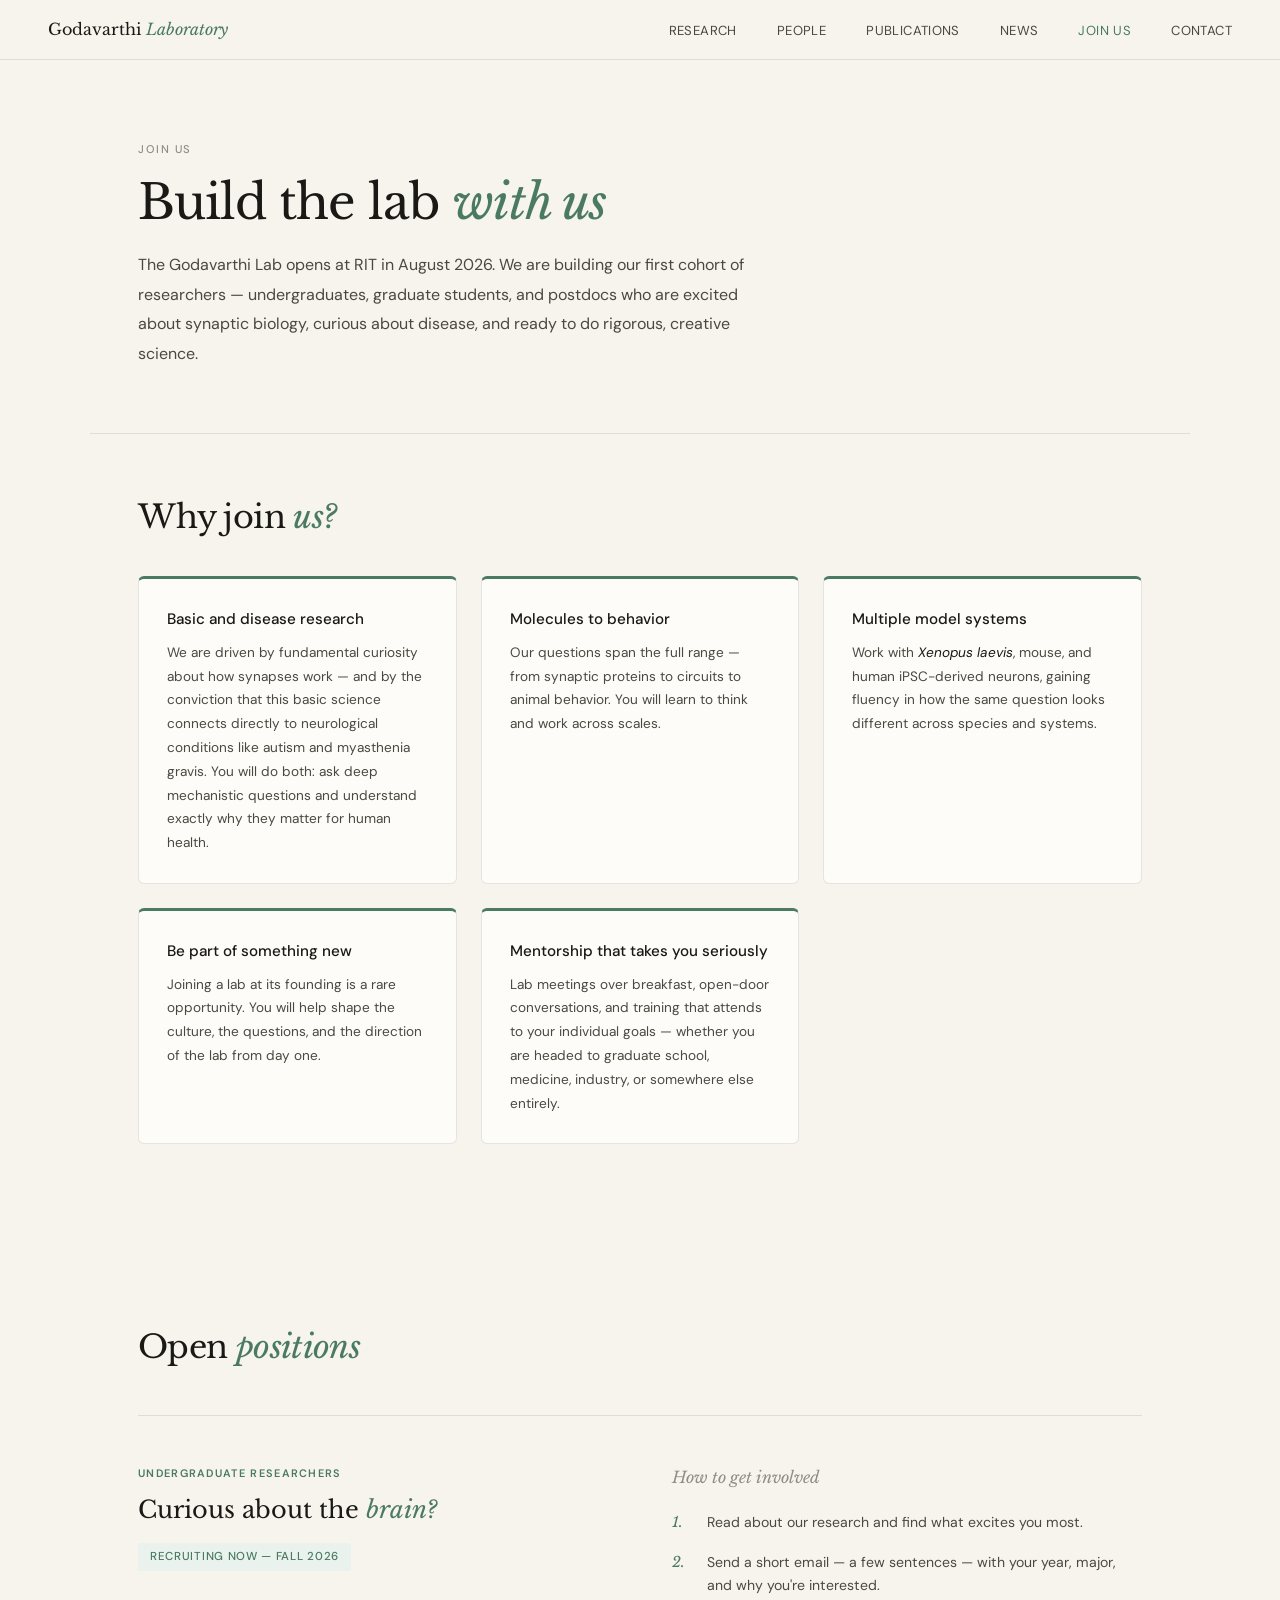
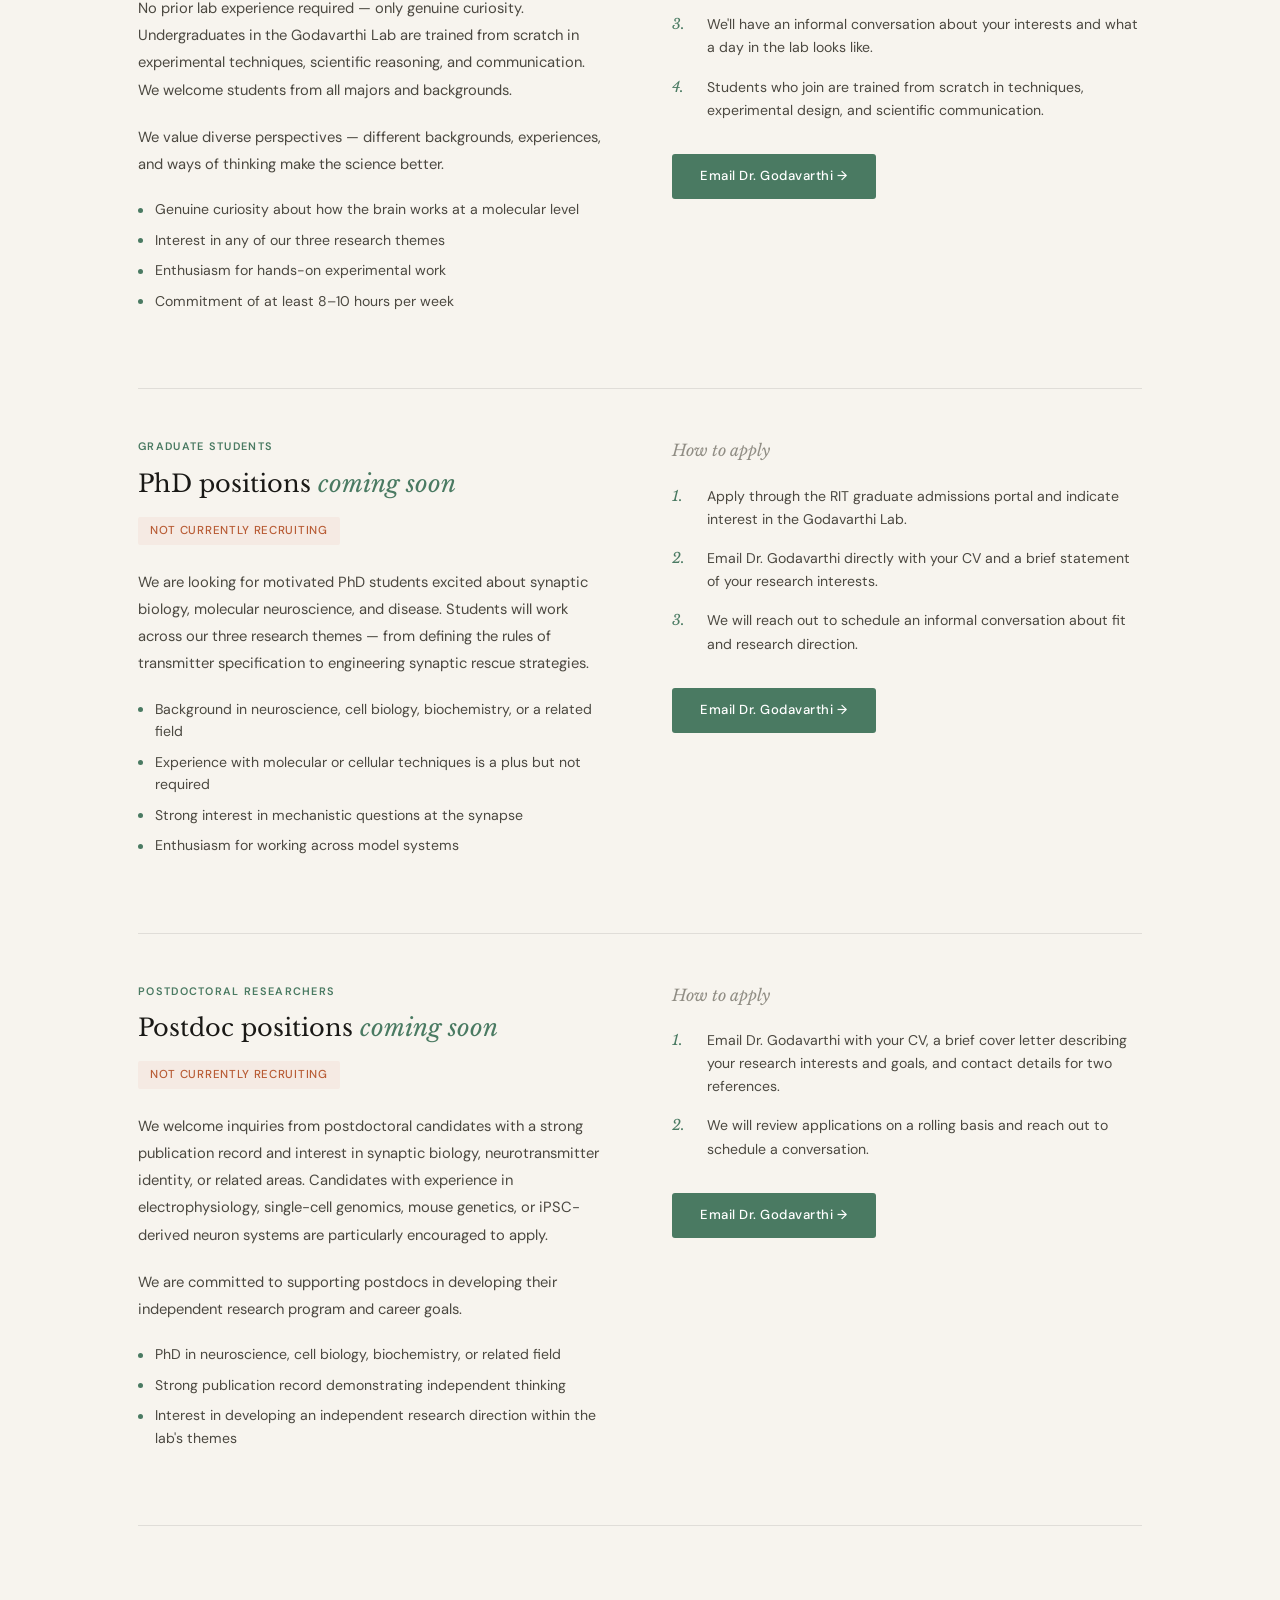
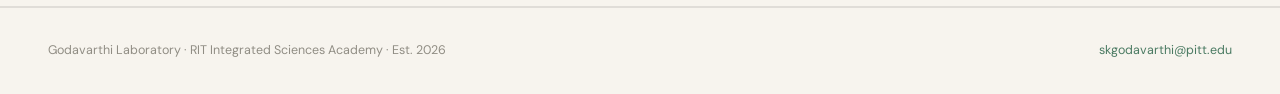
==== pages/joinus.html @ 2014db34 "Add files via upload" ====
<!DOCTYPE html>
<html lang="en">
<head>
<meta charset="UTF-8">
<meta name="viewport" content="width=device-width, initial-scale=1.0">
<title>Join Us — Godavarthi Laboratory</title>
<link href="https://fonts.googleapis.com/css2?family=Libre+Baskerville:ital,wght@0,400;0,700;1,400&family=DM+Sans:opsz,wght@9..40,300;9..40,400;9..40,500&display=swap" rel="stylesheet">
<style>
:root {
  --cream: #F7F4EE;
  --white: #FEFCF8;
  --ink: #1A1916;
  --ink-mid: #4B4840;
  --ink-soft: #908D84;
  --sage: #4A7A62;
  --sage-pale: #EAF2ED;
  --terra: #B85C35;
  --terra-pale: #F5EAE3;
  --border: rgba(26,25,22,0.10);
  --border-mid: rgba(26,25,22,0.18);
}
* { margin:0; padding:0; box-sizing:border-box; }
html { scroll-behavior:smooth; font-size:16px; }
body { font-family:'DM Sans', sans-serif; background:var(--cream); color:var(--ink); line-height:1.7; }

/* NAV */
nav { position:sticky; top:0; z-index:100; background:rgba(247,244,238,0.94); backdrop-filter:blur(10px); border-bottom:1px solid var(--border); padding:0 3rem; height:60px; display:flex; align-items:center; justify-content:space-between; }
.nav-brand { font-family:'Libre Baskerville',serif; font-size:1rem; font-weight:400; color:var(--ink); text-decoration:none; }
.nav-brand span { font-style:italic; color:var(--sage); }
.nav-links { display:flex; gap:2.5rem; list-style:none; }
.nav-links a { font-size:0.82rem; font-weight:400; letter-spacing:0.03em; color:var(--ink-mid); text-decoration:none; transition:color 0.18s; }
.nav-links a:hover, .nav-links a.active { color:var(--sage); }

/* PAGE HERO */
.page-hero {
  padding:5rem 3rem 4rem;
  max-width:1100px; margin:0 auto;
  border-bottom:1px solid var(--border);
}
.page-hero h1 {
  font-family:'Libre Baskerville',serif;
  font-size:3rem; font-weight:400; line-height:1.15;
  letter-spacing:-0.02em; color:var(--ink);
  margin-bottom:1.25rem; max-width:700px;
}
.page-hero h1 em { font-style:italic; color:var(--sage); }
.page-hero p { font-size:1rem; color:var(--ink-mid); max-width:620px; line-height:1.85; }

/* SECTION */
.section { padding:5rem 3rem; max-width:1100px; margin:0 auto; }
.divider { border:none; border-top:1px solid var(--border); }
.eyebrow { font-size:0.7rem; font-weight:500; letter-spacing:0.14em; text-transform:uppercase; color:var(--ink-soft); margin-bottom:1rem; display:block; }

/* WHY JOIN */
.why-section { padding:4rem 3rem; max-width:1100px; margin:0 auto; }
.why-section h2 {
  font-family:'Libre Baskerville',serif;
  font-size:2rem; font-weight:400; line-height:1.2;
  letter-spacing:-0.02em; color:var(--ink);
  margin-bottom:2.5rem;
}
.why-section h2 em { font-style:italic; color:var(--sage); }
.why-grid {
  display:grid; grid-template-columns:repeat(3,1fr);
  gap:1.5rem; margin-bottom:3rem;
}
.why-card {
  background:var(--white);
  border:1px solid var(--border);
  border-radius:6px; padding:1.75rem;
  border-top:3px solid var(--sage);
}
.why-heading {
  font-size:0.95rem; font-weight:500;
  color:var(--ink); margin-bottom:0.5rem;
}
.why-card p { font-size:0.85rem; color:var(--ink-mid); line-height:1.75; }
.why-card p em { font-style:italic; color:var(--ink); }

/* POSITION CARDS */
.positions-section { padding:0 3rem 5rem; max-width:1100px; margin:0 auto; }
.positions-section h2 {
  font-family:'Libre Baskerville',serif;
  font-size:2rem; font-weight:400;
  letter-spacing:-0.02em; color:var(--ink);
  margin-bottom:2.5rem;
}
.positions-section h2 em { font-style:italic; color:var(--sage); }

.position-block {
  display:grid; grid-template-columns:1fr 1fr;
  gap:4rem; align-items:start;
  padding:3rem 0;
  border-top:1px solid var(--border);
}
.position-block:last-child { border-bottom:1px solid var(--border); }

.position-label {
  font-size:0.68rem; font-weight:600; letter-spacing:0.12em;
  text-transform:uppercase; color:var(--sage);
  margin-bottom:0.75rem; display:block;
}
.position-title {
  font-family:'Libre Baskerville',serif;
  font-size:1.5rem; font-weight:400; line-height:1.3;
  color:var(--ink); margin-bottom:1rem;
}
.position-title em { font-style:italic; color:var(--sage); }
.position-desc {
  font-size:0.92rem; color:var(--ink-mid);
  line-height:1.85; margin-bottom:1.25rem;
}
.position-tag {
  display:inline-block;
  font-size:0.72rem; font-weight:500; letter-spacing:0.06em;
  text-transform:uppercase; padding:0.25rem 0.75rem;
  border-radius:2px; margin-bottom:1.5rem;
}
.position-tag.open { background:var(--sage-pale); color:var(--sage); }
.position-tag.soon { background:var(--terra-pale); color:var(--terra); }

.position-list { list-style:none; display:flex; flex-direction:column; gap:0.5rem; margin-bottom:1.75rem; }
.position-list li {
  font-size:0.88rem; color:var(--ink-mid); line-height:1.6;
  display:flex; gap:0.75rem; align-items:flex-start;
}
.position-list li::before {
  content:''; width:5px; height:5px; border-radius:50%;
  background:var(--sage); flex-shrink:0; margin-top:0.6rem;
}

.position-right h4 {
  font-family:'Libre Baskerville',serif;
  font-size:1rem; font-weight:400; font-style:italic;
  color:var(--ink-soft); margin-bottom:1.25rem;
}
.position-steps { list-style:none; display:flex; flex-direction:column; gap:1rem; margin-bottom:2rem; }
.position-steps li {
  display:flex; gap:1rem;
  font-size:0.88rem; color:var(--ink-mid); line-height:1.65;
}
.step-n {
  font-family:'Libre Baskerville',serif;
  font-size:0.9rem; font-style:italic; color:var(--sage);
  flex-shrink:0; width:1.2rem;
}

.btn-apply {
  display:inline-block;
  background:var(--sage); color:#fff;
  font-size:0.82rem; font-weight:500; letter-spacing:0.04em;
  padding:0.7rem 1.75rem; border-radius:3px;
  text-decoration:none; transition:background 0.18s;
}
.btn-apply:hover { background:#3a6251; }
.btn-apply.ghost {
  background:transparent; color:var(--sage);
  border:1.5px solid var(--sage);
}
.btn-apply.ghost:hover { background:var(--sage); color:#fff; }

/* CULTURE QUOTE */
.culture-strip {
  background:var(--ink); padding:3.5rem 3rem;
  margin:0;
}
.culture-strip-inner {
  max-width:1100px; margin:0 auto;
  display:grid; grid-template-columns:1fr 1fr; gap:4rem; align-items:center;
}
.culture-strip blockquote {
  font-family:'Libre Baskerville',serif;
  font-size:1.15rem; font-style:italic; line-height:1.75;
  color:#F7F4EE; border-left:2px solid #9FC4B0;
  padding-left:1.5rem; margin-bottom:0.75rem;
}
.culture-strip cite { font-size:0.78rem; color:rgba(247,244,238,0.5); font-style:normal; }
.culture-strip-text { font-size:0.92rem; color:rgba(247,244,238,0.65); line-height:1.85; }
.culture-strip-text p { margin-bottom:0.75rem; }
.culture-strip-text p:last-child { margin-bottom:0; }

footer { border-top:1px solid var(--border); padding:2rem 3rem; display:flex; justify-content:space-between; align-items:center; font-size:0.78rem; color:var(--ink-soft); }
footer a { color:var(--sage); text-decoration:none; }

@media(max-width:860px){
  nav { padding:0 1.25rem; }
  .page-hero { padding:3.5rem 1.5rem 3rem; }
  .page-hero h1 { font-size:2.2rem; }
  .why-section, .positions-section, .section { padding-left:1.5rem; padding-right:1.5rem; }
  .why-grid { grid-template-columns:1fr; }
  .position-block { grid-template-columns:1fr; gap:2rem; }
  .culture-strip-inner { grid-template-columns:1fr; }
  footer { flex-direction:column; gap:0.5rem; text-align:center; padding:1.5rem; }
}
</style>
</head>
<body>

<nav>
  <a href="../index.html" class="nav-brand">Godavarthi <span>Laboratory</span></a>
  <ul class="nav-links">
    <li><a href="research.html">RESEARCH</a></li>
    <li><a href="people.html">PEOPLE</a></li>
    <li><a href="publications.html">PUBLICATIONS</a></li>
    <li><a href="news.html">NEWS</a></li>
    <li><a href="joinus.html" class="active">JOIN US</a></li>
    <li><a href="../index.html#contact">CONTACT</a></li>
  </ul>
</nav>

<!-- HERO -->
<div class="page-hero">
  <span class="eyebrow">Join Us</span>
  <h1>Build the lab <em>with us</em></h1>
  <p>The Godavarthi Lab opens at RIT in August 2026. We are building our first cohort of researchers — undergraduates, graduate students, and postdocs who are excited about synaptic biology, curious about disease, and ready to do rigorous, creative science.</p>
</div>

<!-- WHY JOIN -->
<div class="why-section">
  <h2>Why join <em>us?</em></h2>
  <div class="why-grid">
    <div class="why-card">
  	<div class="why-heading">Basic and disease research</div>
  <p>We are driven by fundamental curiosity about how synapses work — and by the conviction that this basic science connects directly to neurological conditions like autism and myasthenia gravis. You will do both: ask deep mechanistic questions and understand exactly why they matter for human health.</p>
    </div>
    <div class="why-card">
      <div class="why-heading">Molecules to behavior</div>
      <p>Our questions span the full range — from synaptic proteins to circuits to animal behavior. You will learn to think and work across scales.</p>
    </div>
    <div class="why-card">
      <div class="why-heading">Multiple model systems</div>
      <p>Work with <em>Xenopus laevis</em>, mouse, and human iPSC-derived neurons, gaining fluency in how the same question looks different across species and systems.</p>
    </div>
    <div class="why-card">
      <div class="why-heading">Be part of something new</div>
      <p>Joining a lab at its founding is a rare opportunity. You will help shape the culture, the questions, and the direction of the lab from day one.</p>
    </div>
    <div class="why-card">
      <div class="why-heading">Mentorship that takes you seriously</div>
      <p>Lab meetings over breakfast, open-door conversations, and training that attends to your individual goals — whether you are headed to graduate school, medicine, industry, or somewhere else entirely.</p>
    </div>
  </div>
</div>

<!-- POSITIONS -->
<div class="positions-section" style="padding-top:4rem;">
  <h2>Open <em>positions</em></h2>

  <!-- UNDERGRAD -->
  <div class="position-block">
    <div>
      <span class="position-label">Undergraduate Researchers</span>
      <div class="position-title">Curious about the <em>brain?</em></div>
      <span class="position-tag open">Recruiting now — Fall 2026</span>
      <p class="position-desc">No prior lab experience required — only genuine curiosity. Undergraduates in the Godavarthi Lab are trained from scratch in experimental techniques, scientific reasoning, and communication. We welcome students from all majors and backgrounds.</p>
      <p class="position-desc">We value diverse perspectives — different backgrounds, experiences, and ways of thinking make the science better.</p>
      <ul class="position-list">
        <li>Genuine curiosity about how the brain works at a molecular level</li>
        <li>Interest in any of our three research themes</li>
        <li>Enthusiasm for hands-on experimental work</li>
        <li>Commitment of at least 8–10 hours per week</li>
      </ul>
    </div>
    <div class="position-right">
      <h4>How to get involved</h4>
      <ol class="position-steps">
        <li><span class="step-n">1.</span><span>Read about our research and find what excites you most.</span></li>
        <li><span class="step-n">2.</span><span>Send a short email — a few sentences — with your year, major, and why you're interested.</span></li>
        <li><span class="step-n">3.</span><span>We'll have an informal conversation about your interests and what a day in the lab looks like.</span></li>
        <li><span class="step-n">4.</span><span>Students who join are trained from scratch in techniques, experimental design, and scientific communication.</span></li>
      </ol>
      <a href="mailto:skgodavarthi@pitt.edu?subject=Undergraduate%20Research%20Inquiry%20%E2%80%94%20Godavarthi%20Lab" class="btn-apply">Email Dr. Godavarthi →</a>
    </div>
  </div>

  <!-- GRAD STUDENTS -->
  <div class="position-block">
    <div>
      <span class="position-label">Graduate Students</span>
      <div class="position-title">PhD positions <em>coming soon</em></div>
      <span class="position-tag soon">Not currently recruiting</span>
      <p class="position-desc">We are looking for motivated PhD students excited about synaptic biology, molecular neuroscience, and disease. Students will work across our three research themes — from defining the rules of transmitter specification to engineering synaptic rescue strategies.</p>
      <ul class="position-list">
        <li>Background in neuroscience, cell biology, biochemistry, or a related field</li>
        <li>Experience with molecular or cellular techniques is a plus but not required</li>
        <li>Strong interest in mechanistic questions at the synapse</li>
        <li>Enthusiasm for working across model systems</li>
      </ul>
    </div>
    <div class="position-right">
      <h4>How to apply</h4>
      <ol class="position-steps">
        <li><span class="step-n">1.</span><span>Apply through the RIT graduate admissions portal and indicate interest in the Godavarthi Lab.</span></li>
        <li><span class="step-n">2.</span><span>Email Dr. Godavarthi directly with your CV and a brief statement of your research interests.</span></li>
        <li><span class="step-n">3.</span><span>We will reach out to schedule an informal conversation about fit and research direction.</span></li>
      </ol>
      <a href="mailto:skgodavarthi@pitt.edu?subject=Graduate%20Student%20Inquiry%20%E2%80%94%20Godavarthi%20Lab" class="btn-apply">Email Dr. Godavarthi →</a>
    </div>
  </div>

  <!-- POSTDOCS -->
  <div class="position-block">
    <div>
      <span class="position-label">Postdoctoral Researchers</span>
      <div class="position-title">Postdoc positions <em>coming soon</em></div>
      <span class="position-tag soon">Not currently recruiting</span>
      <p class="position-desc">We welcome inquiries from postdoctoral candidates with a strong publication record and interest in synaptic biology, neurotransmitter identity, or related areas. Candidates with experience in electrophysiology, single-cell genomics, mouse genetics, or iPSC-derived neuron systems are particularly encouraged to apply.</p>
      <p class="position-desc">We are committed to supporting postdocs in developing their independent research program and career goals.</p>
      <ul class="position-list">
        <li>PhD in neuroscience, cell biology, biochemistry, or related field</li>
        <li>Strong publication record demonstrating independent thinking</li>
        <li>Interest in developing an independent research direction within the lab's themes</li>
      </ul>
    </div>
    <div class="position-right">
      <h4>How to apply</h4>
      <ol class="position-steps">
        <li><span class="step-n">1.</span><span>Email Dr. Godavarthi with your CV, a brief cover letter describing your research interests and goals, and contact details for two references.</span></li>
        <li><span class="step-n">2.</span><span>We will review applications on a rolling basis and reach out to schedule a conversation.</span></li>
      </ol>
      <a href="mailto:skgodavarthi@pitt.edu?subject=Postdoc%20Inquiry%20%E2%80%94%20Godavarthi%20Lab" class="btn-apply">Email Dr. Godavarthi →</a>
    </div>
  </div>

</div>

<hr class="divider">
<footer>
  <span>Godavarthi Laboratory · RIT Integrated Sciences Academy · Est. 2026</span>
  <span><a href="mailto:skgodavarthi@pitt.edu">skgodavarthi@pitt.edu</a></span>
</footer>

</body>
</html>
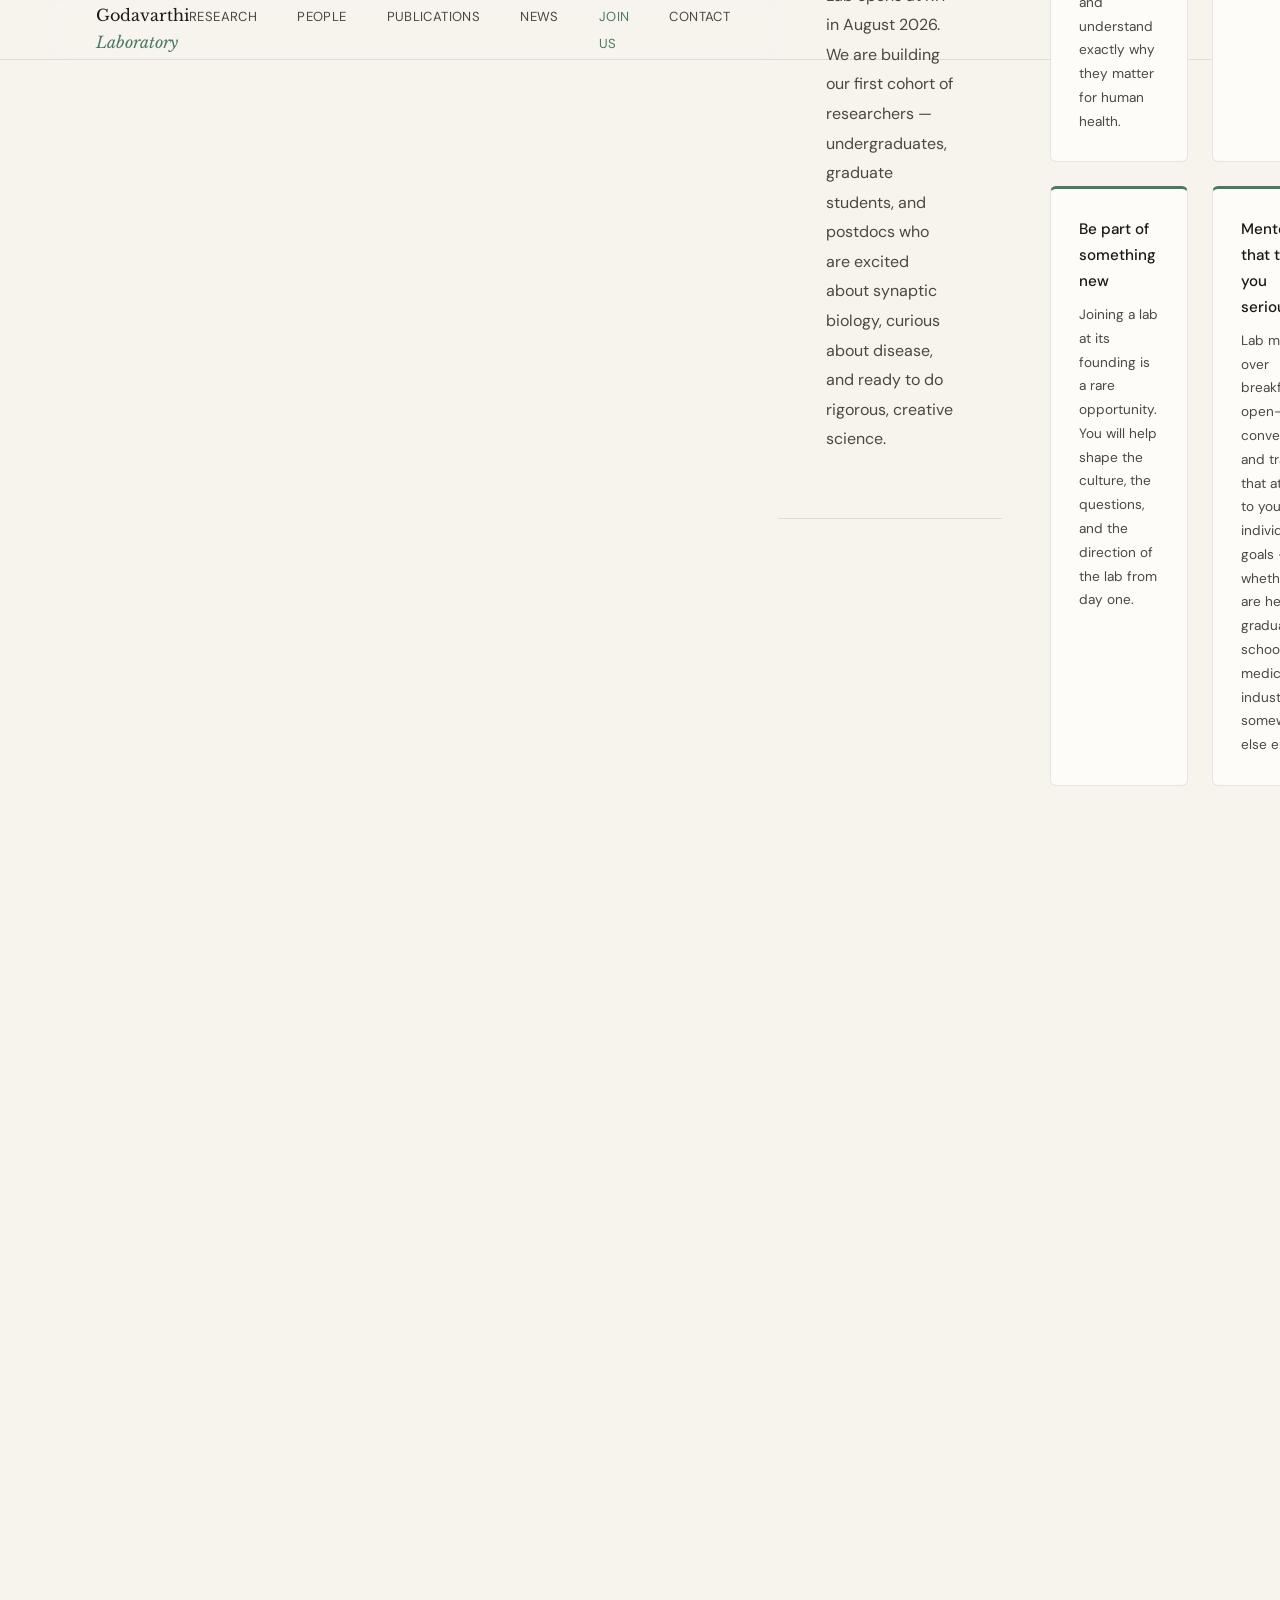
==== commit 612c969a: "Add files via upload" ====
--- a/pages/joinus.html
+++ b/pages/joinus.html
@@ -182,8 +182,19 @@
 footer { border-top:1px solid var(--border); padding:2rem 3rem; display:flex; justify-content:space-between; align-items:center; font-size:0.78rem; color:var(--ink-soft); }
 footer a { color:var(--sage); text-decoration:none; }
 
+/* HAMBURGER */
+.hamburger{display:none;flex-direction:column;gap:5px;cursor:pointer;padding:0.5rem;}
+.hamburger span{display:block;width:24px;height:2px;background:var(--ink);transition:all 0.3s;}
+.hamburger.open span:nth-child(1){transform:rotate(45deg) translate(5px,5px);}
+.hamburger.open span:nth-child(2){opacity:0;}
+.hamburger.open span:nth-child(3){transform:rotate(-45deg) translate(5px,-5px);}
+
 @media(max-width:860px){
   nav { padding:0 1.25rem; }
+  .hamburger{display:flex;}
+  .nav-links{display:none;position:fixed;top:60px;left:0;right:0;background:rgba(247,244,238,0.98);backdrop-filter:blur(12px);flex-direction:column;padding:1.5rem 2rem;gap:1.25rem;border-bottom:1px solid var(--border);box-shadow:0 4px 20px rgba(26,25,22,0.1);z-index:99;}
+  .nav-links.open{display:flex;}
+  .nav-links a{color:var(--ink-mid) !important;font-size:1rem;}
   .page-hero { padding:3.5rem 1.5rem 3rem; }
   .page-hero h1 { font-size:2.2rem; }
   .why-section, .positions-section, .section { padding-left:1.5rem; padding-right:1.5rem; }
@@ -197,8 +208,14 @@
 <body>
 
 <nav>
+<nav id="main-nav">
   <a href="../index.html" class="nav-brand">Godavarthi <span>Laboratory</span></a>
-  <ul class="nav-links">
+  <div class="hamburger" id="hamburger" onclick="toggleMenu()">
+    <span></span>
+    <span></span>
+    <span></span>
+  </div>
+  <ul class="nav-links" id="nav-links">
     <li><a href="research.html">RESEARCH</a></li>
     <li><a href="people.html">PEOPLE</a></li>
     <li><a href="publications.html">PUBLICATIONS</a></li>
@@ -330,5 +347,12 @@
   <span><a href="mailto:skgodavarthi@pitt.edu">skgodavarthi@pitt.edu</a></span>
 </footer>
 
+<script>
+function toggleMenu() {
+  document.getElementById('hamburger').classList.toggle('open');
+  document.getElementById('nav-links').classList.toggle('open');
+}
+</script>
+
 </body>
 </html>
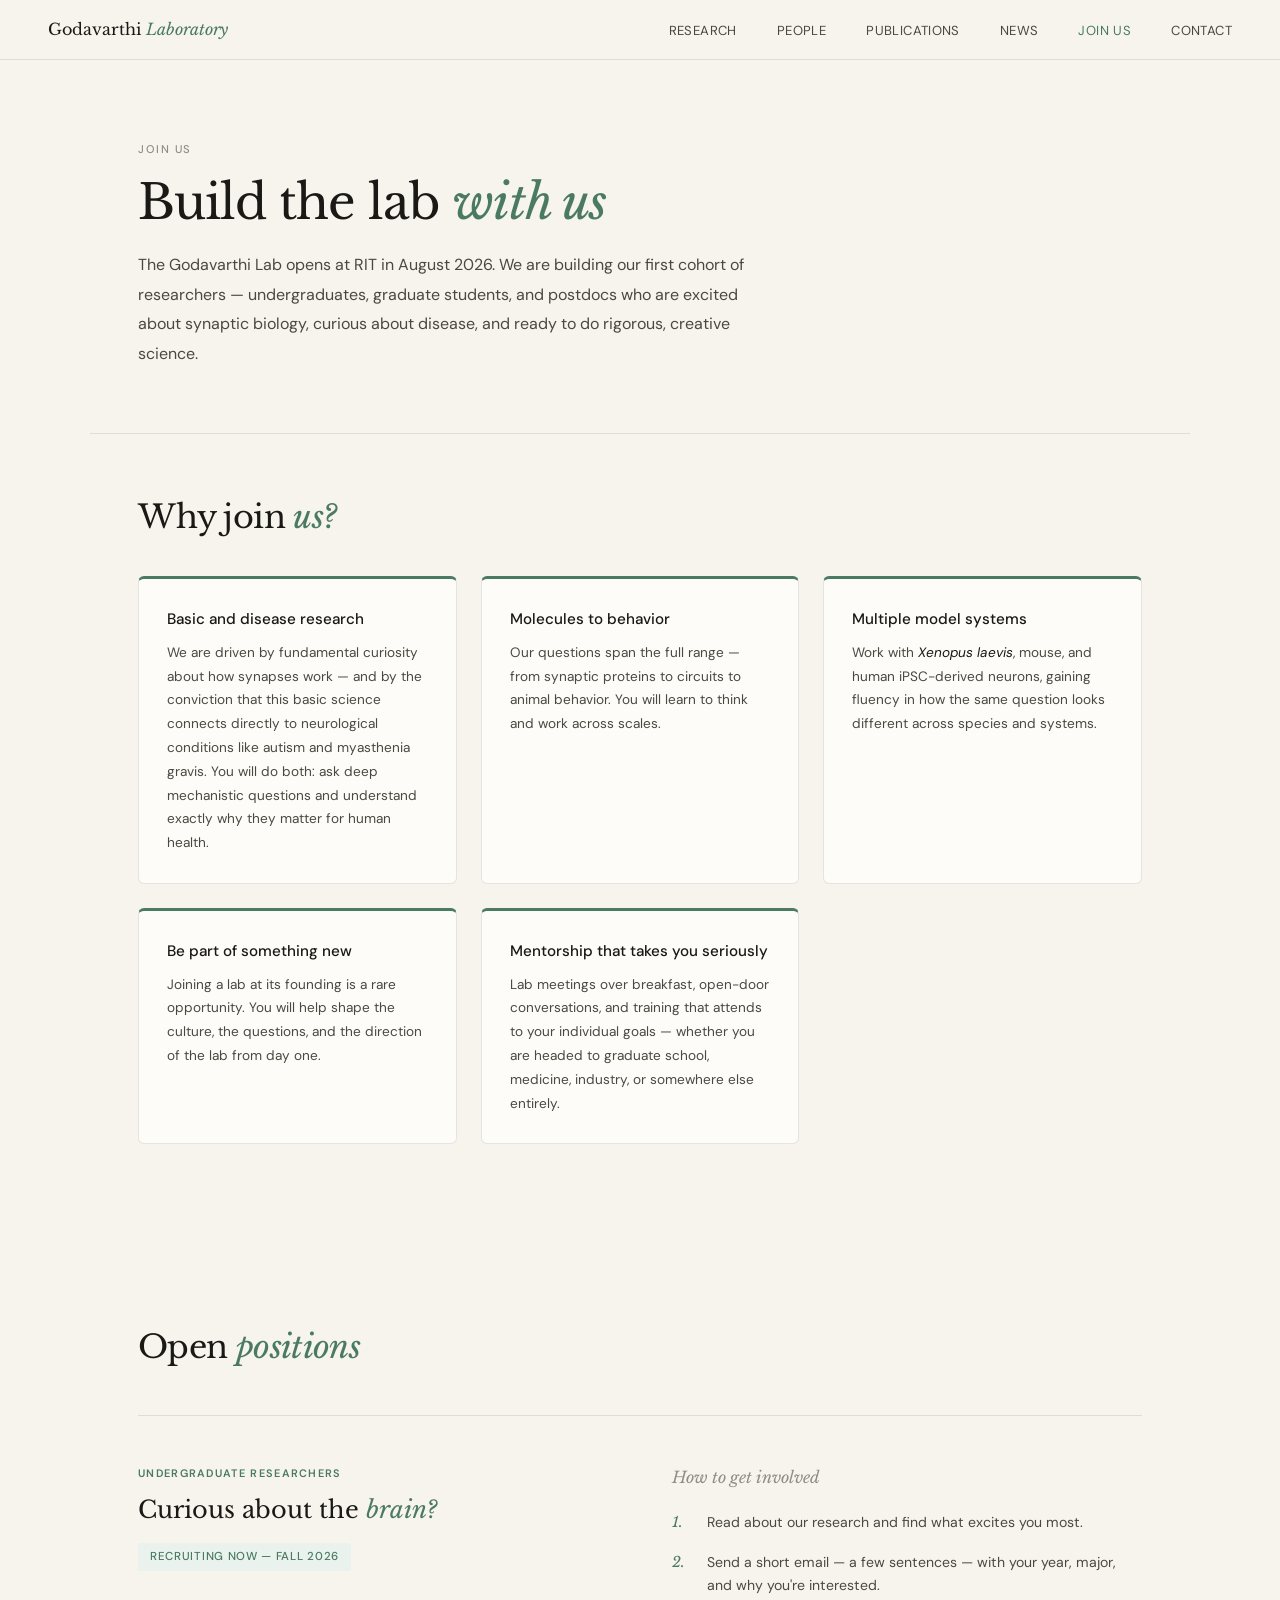
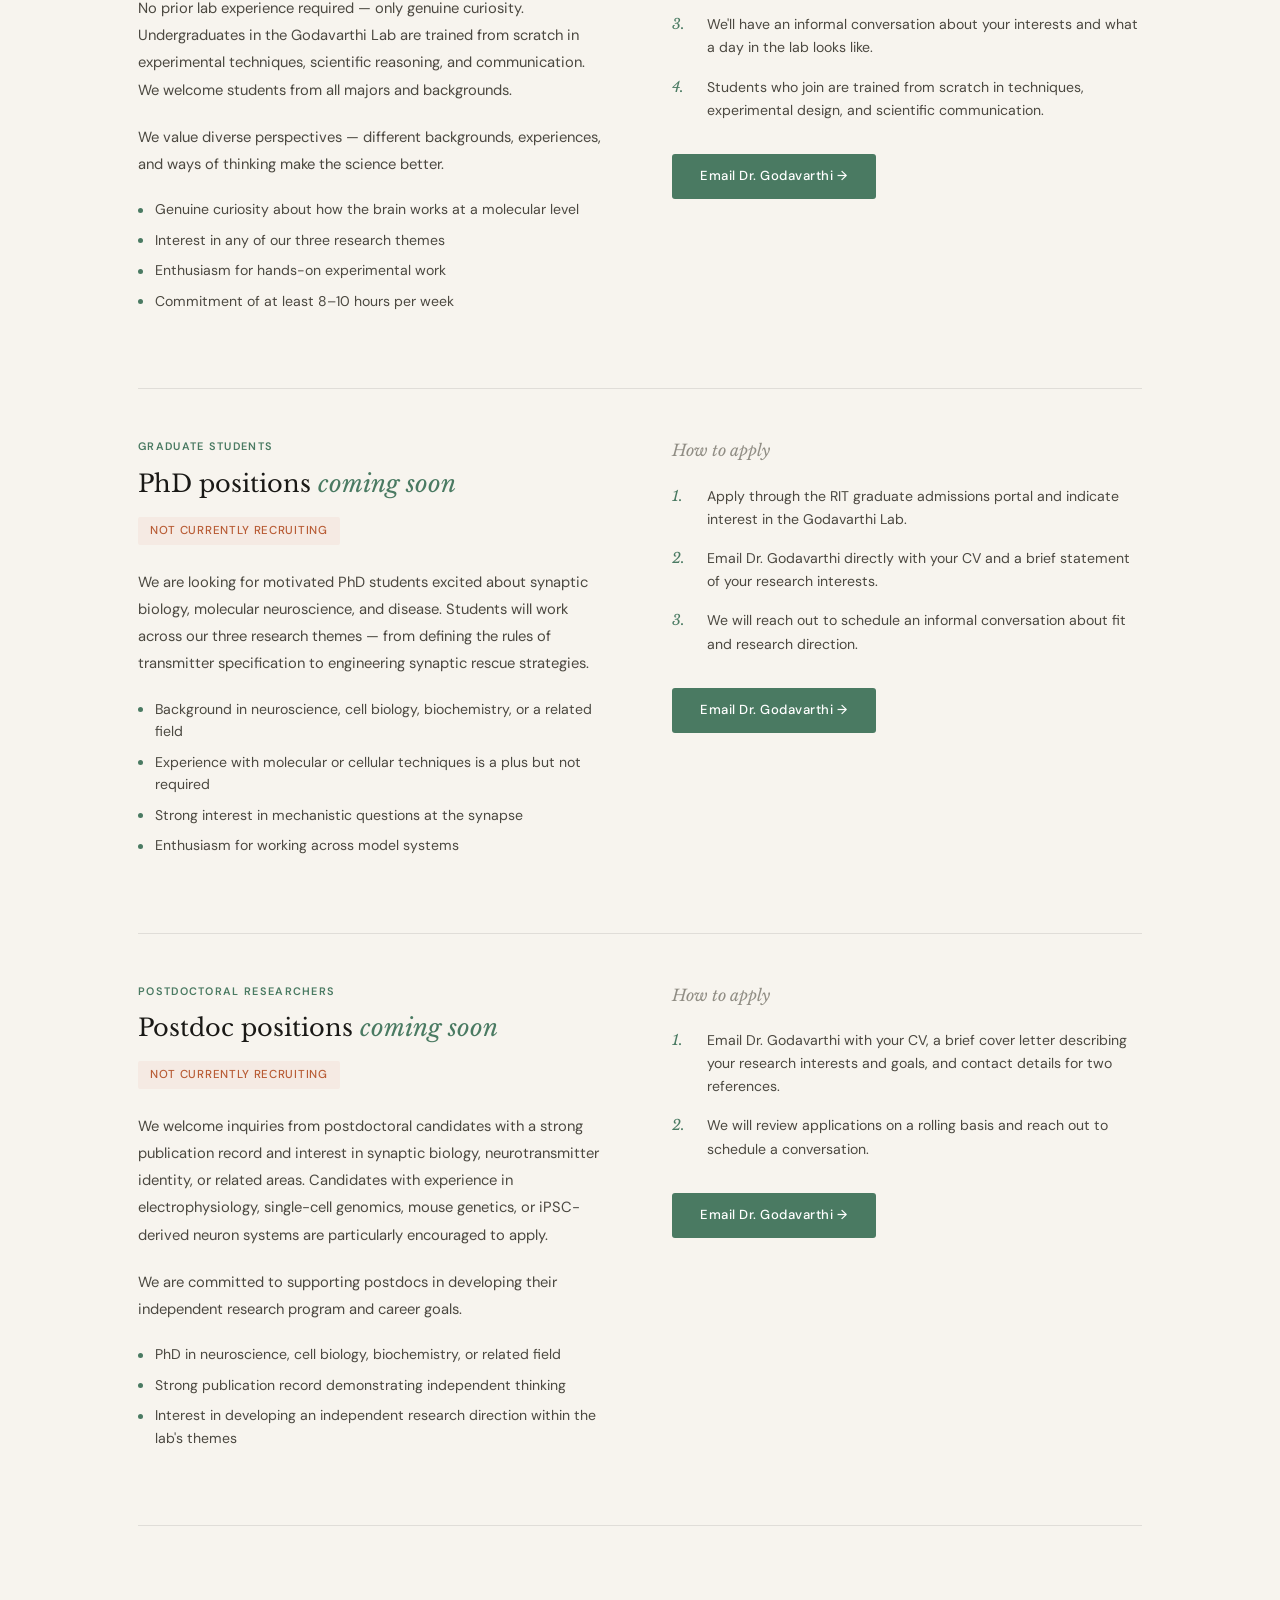
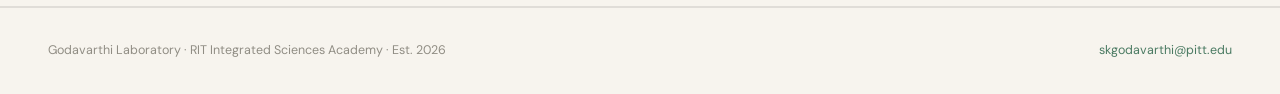
==== commit 15ea3795: "Add files via upload" ====
--- a/pages/joinus.html
+++ b/pages/joinus.html
@@ -207,7 +207,6 @@
 </head>
 <body>
 
-<nav>
 <nav id="main-nav">
   <a href="../index.html" class="nav-brand">Godavarthi <span>Laboratory</span></a>
   <div class="hamburger" id="hamburger" onclick="toggleMenu()">
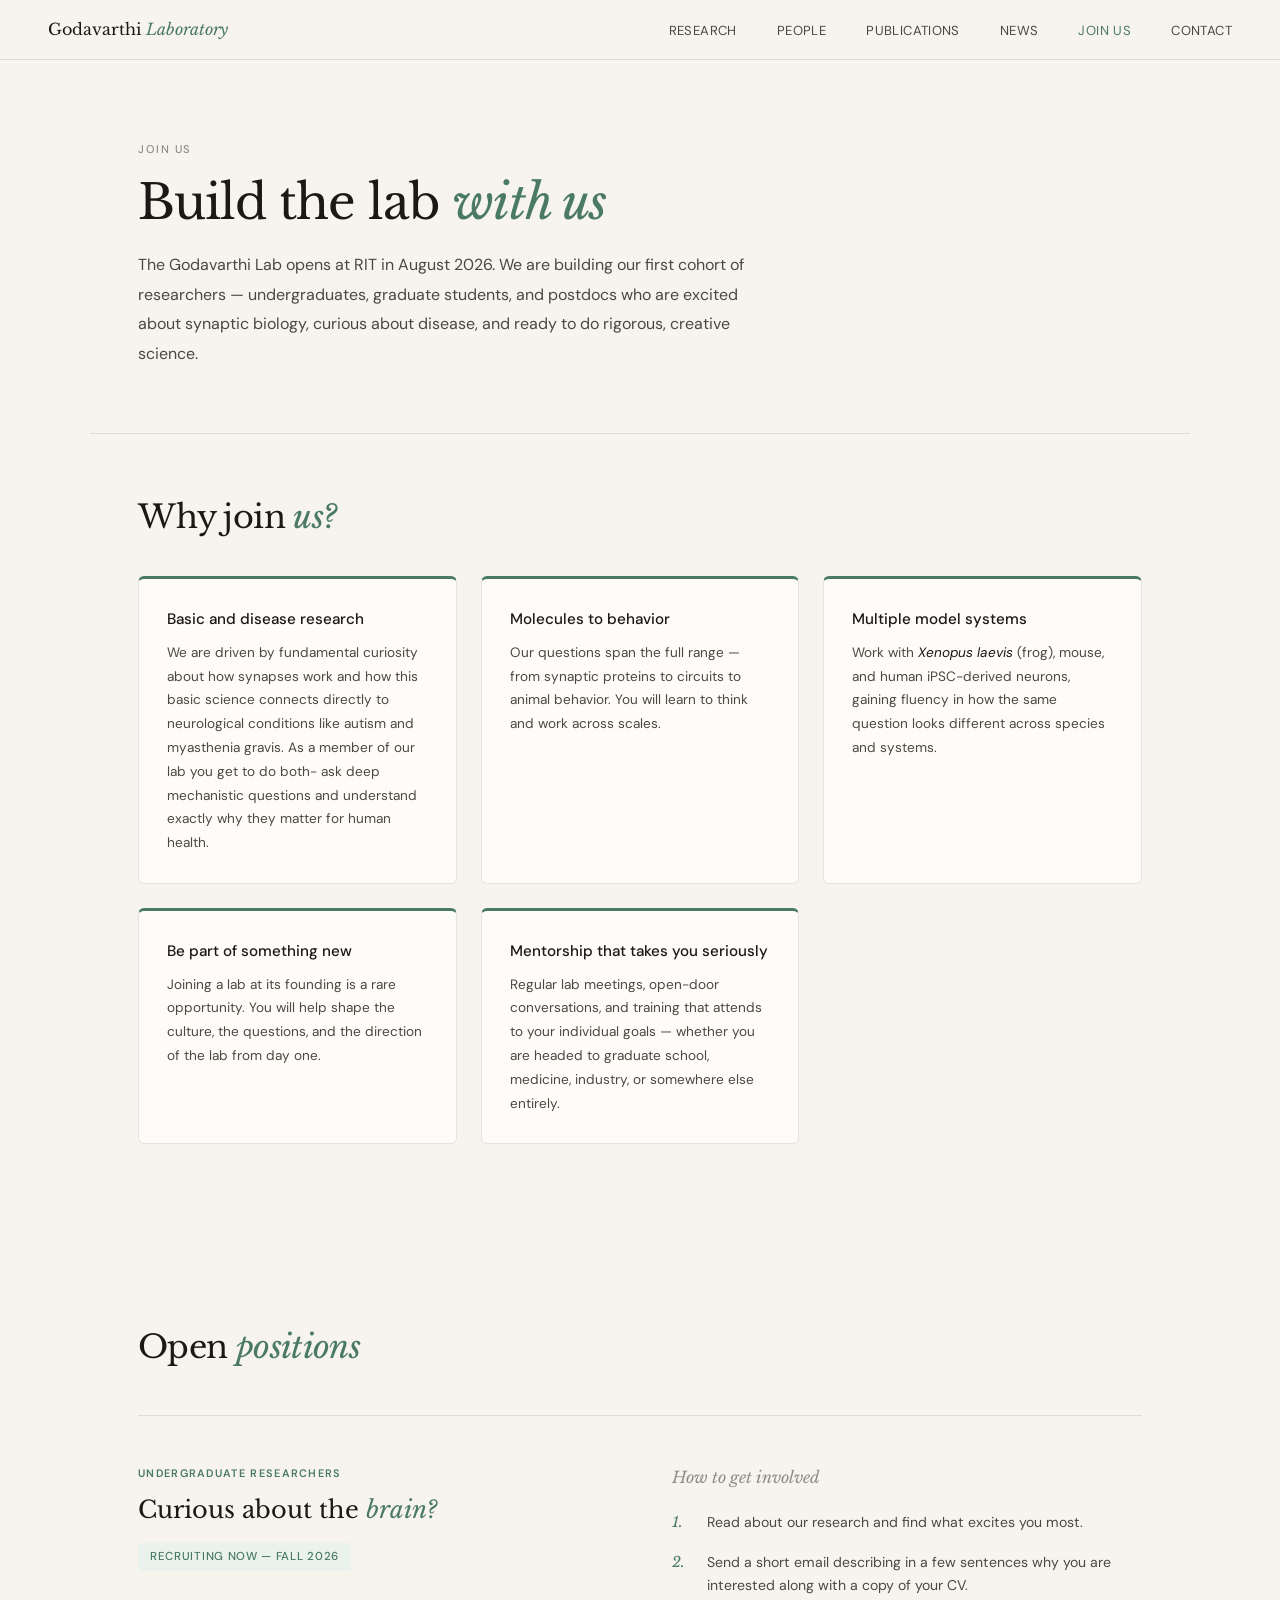
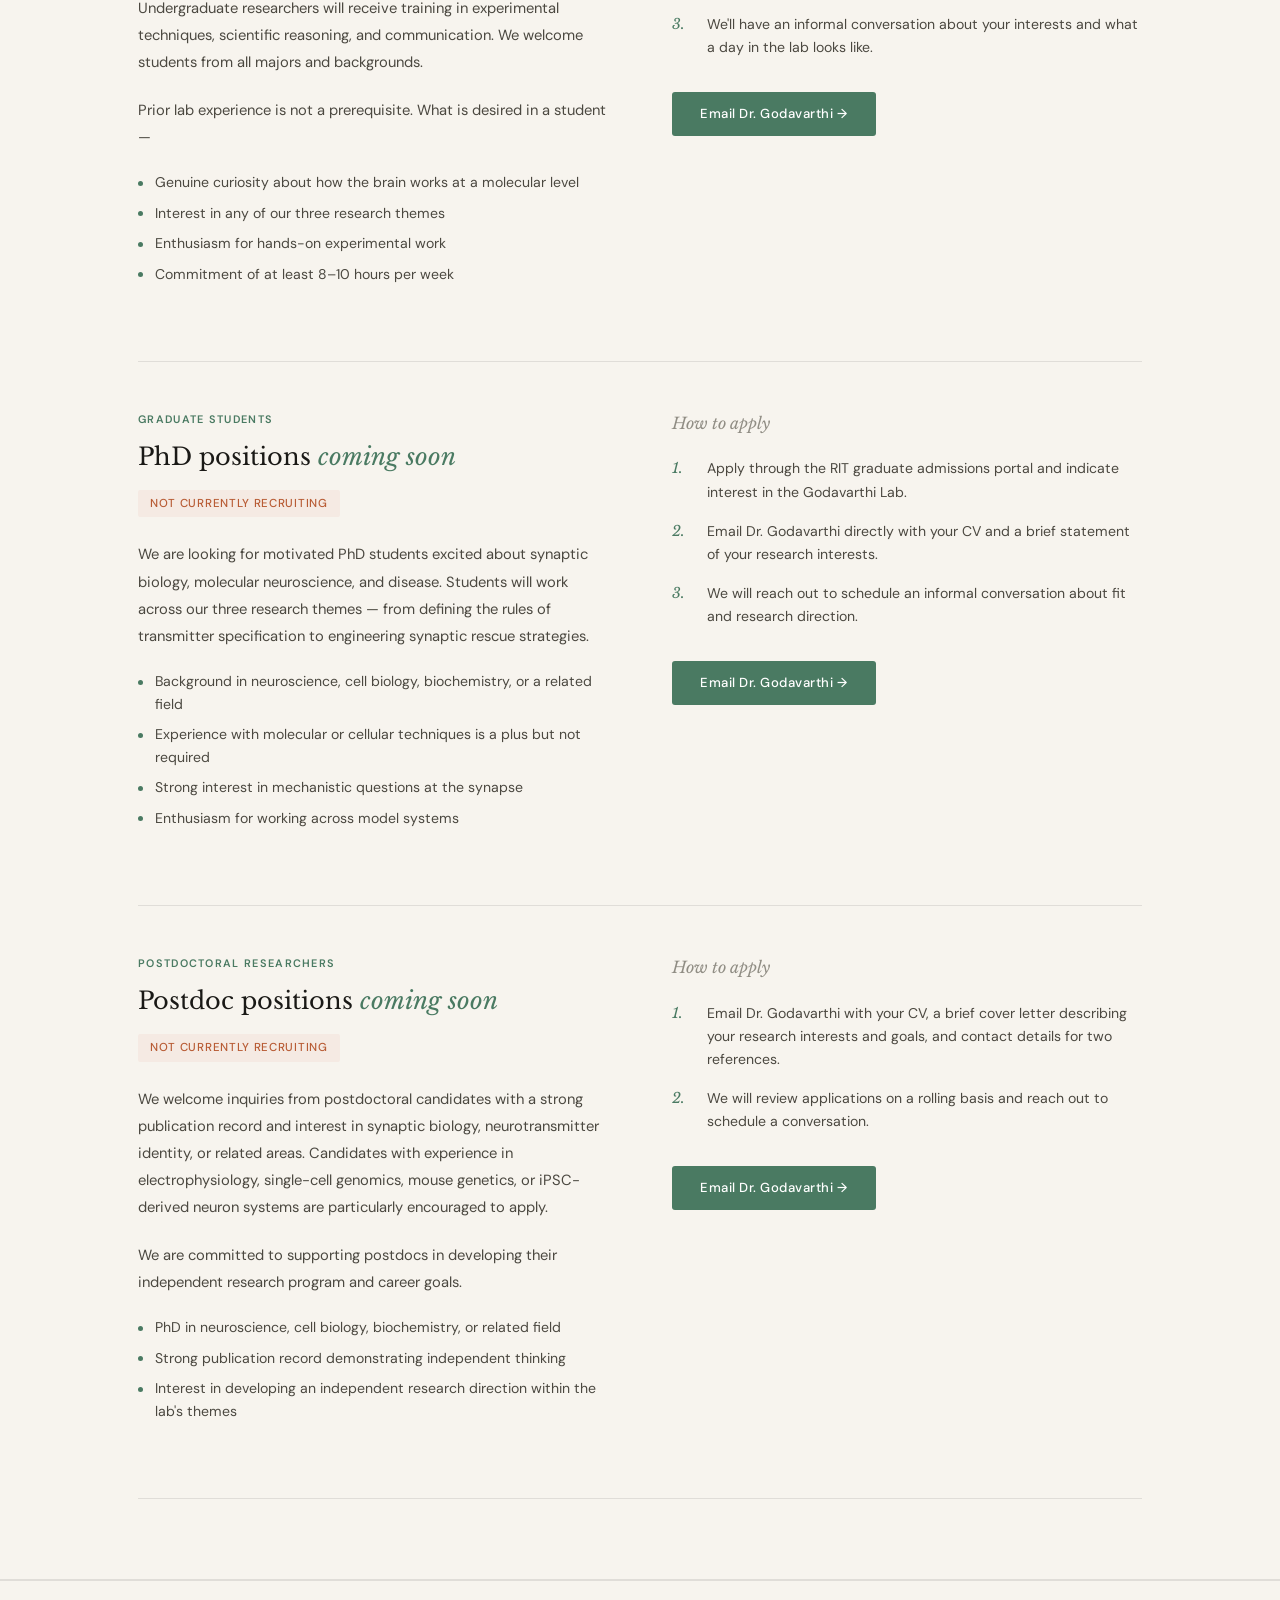
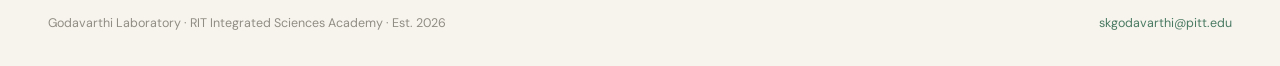
==== commit a2c7e4f7: "Add files via upload" ====
--- a/pages/joinus.html
+++ b/pages/joinus.html
@@ -237,7 +237,7 @@
   <div class="why-grid">
     <div class="why-card">
   	<div class="why-heading">Basic and disease research</div>
-  <p>We are driven by fundamental curiosity about how synapses work — and by the conviction that this basic science connects directly to neurological conditions like autism and myasthenia gravis. You will do both: ask deep mechanistic questions and understand exactly why they matter for human health.</p>
+  <p>We are driven by fundamental curiosity about how synapses work and how this basic science connects directly to neurological conditions like autism and myasthenia gravis. As a member of our lab you get to do both- ask deep mechanistic questions and understand exactly why they matter for human health.</p>
     </div>
     <div class="why-card">
       <div class="why-heading">Molecules to behavior</div>
@@ -245,7 +245,7 @@
     </div>
     <div class="why-card">
       <div class="why-heading">Multiple model systems</div>
-      <p>Work with <em>Xenopus laevis</em>, mouse, and human iPSC-derived neurons, gaining fluency in how the same question looks different across species and systems.</p>
+      <p>Work with <em>Xenopus laevis</em> (frog), mouse, and human iPSC-derived neurons, gaining fluency in how the same question looks different across species and systems.</p>
     </div>
     <div class="why-card">
       <div class="why-heading">Be part of something new</div>
@@ -253,7 +253,7 @@
     </div>
     <div class="why-card">
       <div class="why-heading">Mentorship that takes you seriously</div>
-      <p>Lab meetings over breakfast, open-door conversations, and training that attends to your individual goals — whether you are headed to graduate school, medicine, industry, or somewhere else entirely.</p>
+      <p>Regular lab meetings, open-door conversations, and training that attends to your individual goals — whether you are headed to graduate school, medicine, industry, or somewhere else entirely.</p>
     </div>
   </div>
 </div>
@@ -268,8 +268,8 @@
       <span class="position-label">Undergraduate Researchers</span>
       <div class="position-title">Curious about the <em>brain?</em></div>
       <span class="position-tag open">Recruiting now — Fall 2026</span>
-      <p class="position-desc">No prior lab experience required — only genuine curiosity. Undergraduates in the Godavarthi Lab are trained from scratch in experimental techniques, scientific reasoning, and communication. We welcome students from all majors and backgrounds.</p>
-      <p class="position-desc">We value diverse perspectives — different backgrounds, experiences, and ways of thinking make the science better.</p>
+      <p class="position-desc"> Undergraduate researchers will receive training in experimental techniques, scientific reasoning, and communication. We welcome students from all majors and backgrounds.</p>
+      <p class="position-desc">Prior lab experience is not a prerequisite. What is desired in a student — </p>
       <ul class="position-list">
         <li>Genuine curiosity about how the brain works at a molecular level</li>
         <li>Interest in any of our three research themes</li>
@@ -281,9 +281,8 @@
       <h4>How to get involved</h4>
       <ol class="position-steps">
         <li><span class="step-n">1.</span><span>Read about our research and find what excites you most.</span></li>
-        <li><span class="step-n">2.</span><span>Send a short email — a few sentences — with your year, major, and why you're interested.</span></li>
+        <li><span class="step-n">2.</span><span>Send a short email describing in a few sentences why you are interested along with a copy of your CV.</span></li>
         <li><span class="step-n">3.</span><span>We'll have an informal conversation about your interests and what a day in the lab looks like.</span></li>
-        <li><span class="step-n">4.</span><span>Students who join are trained from scratch in techniques, experimental design, and scientific communication.</span></li>
       </ol>
       <a href="mailto:skgodavarthi@pitt.edu?subject=Undergraduate%20Research%20Inquiry%20%E2%80%94%20Godavarthi%20Lab" class="btn-apply">Email Dr. Godavarthi →</a>
     </div>
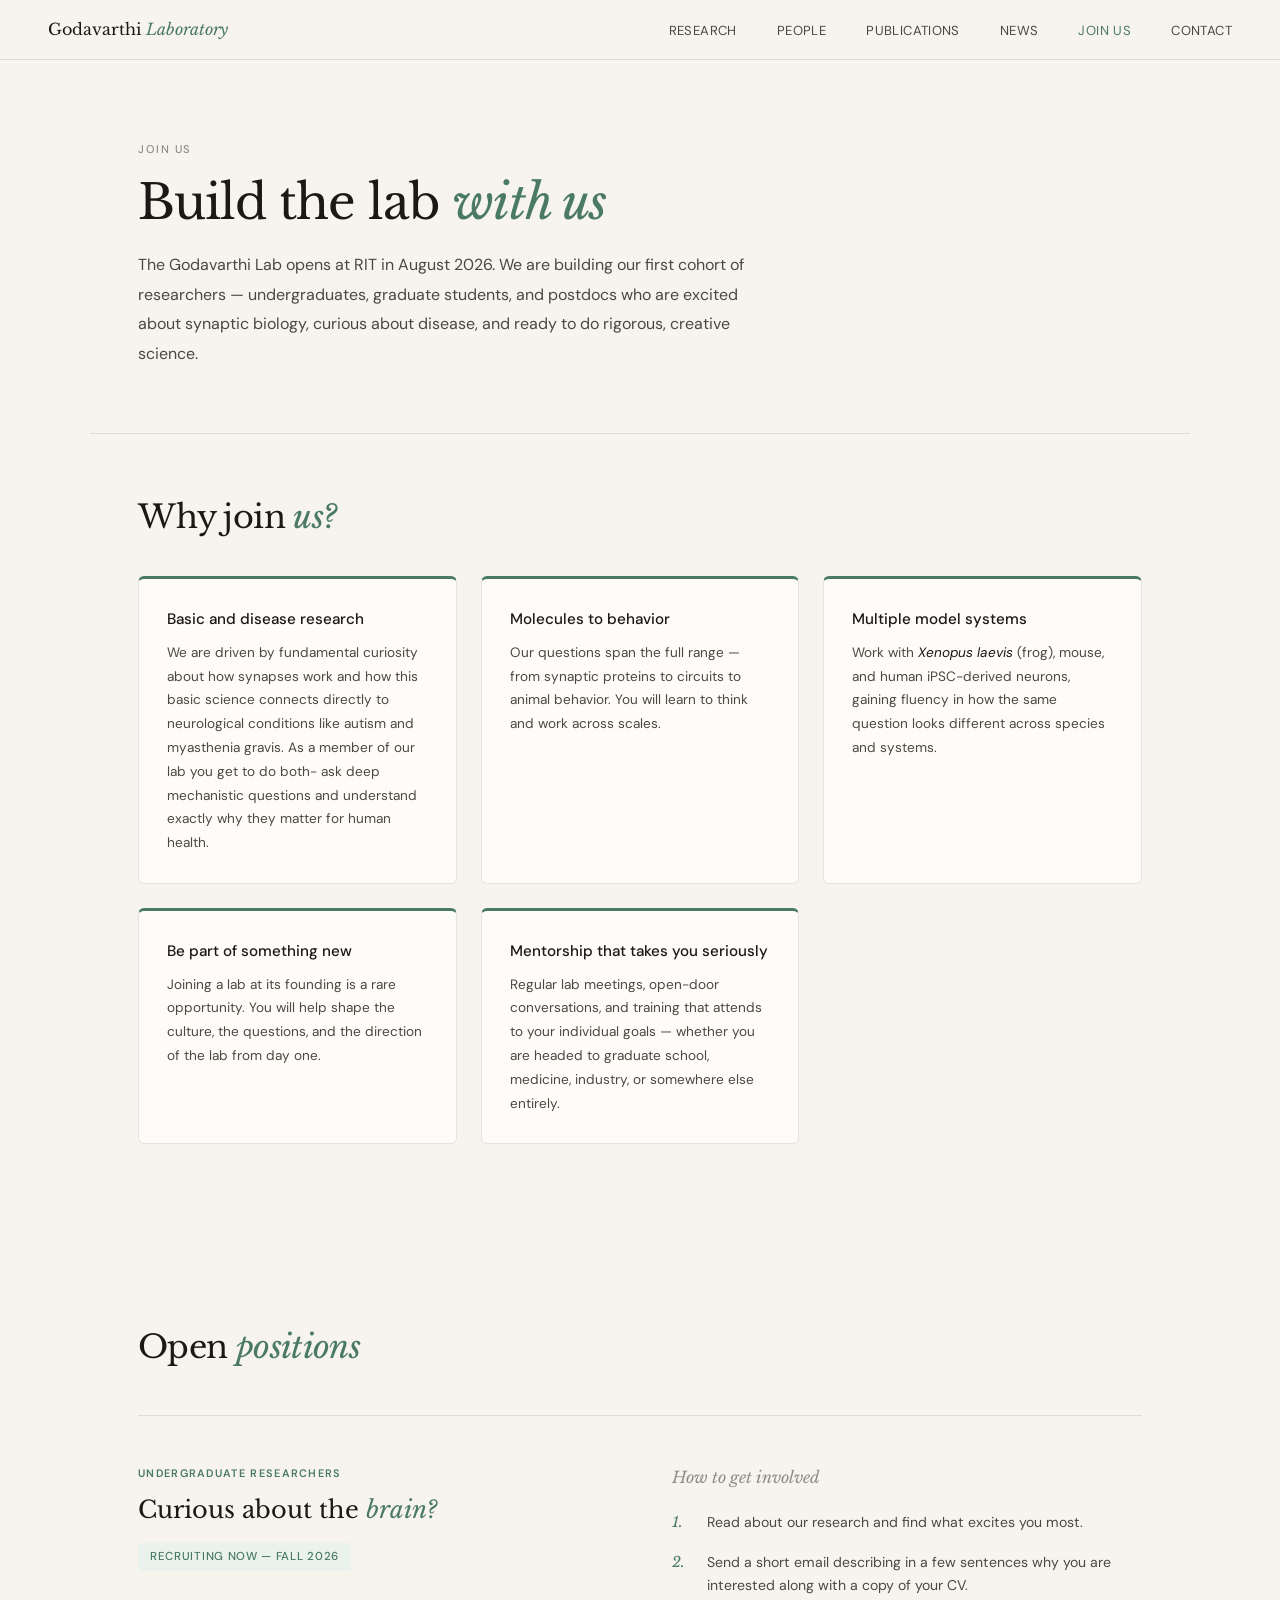
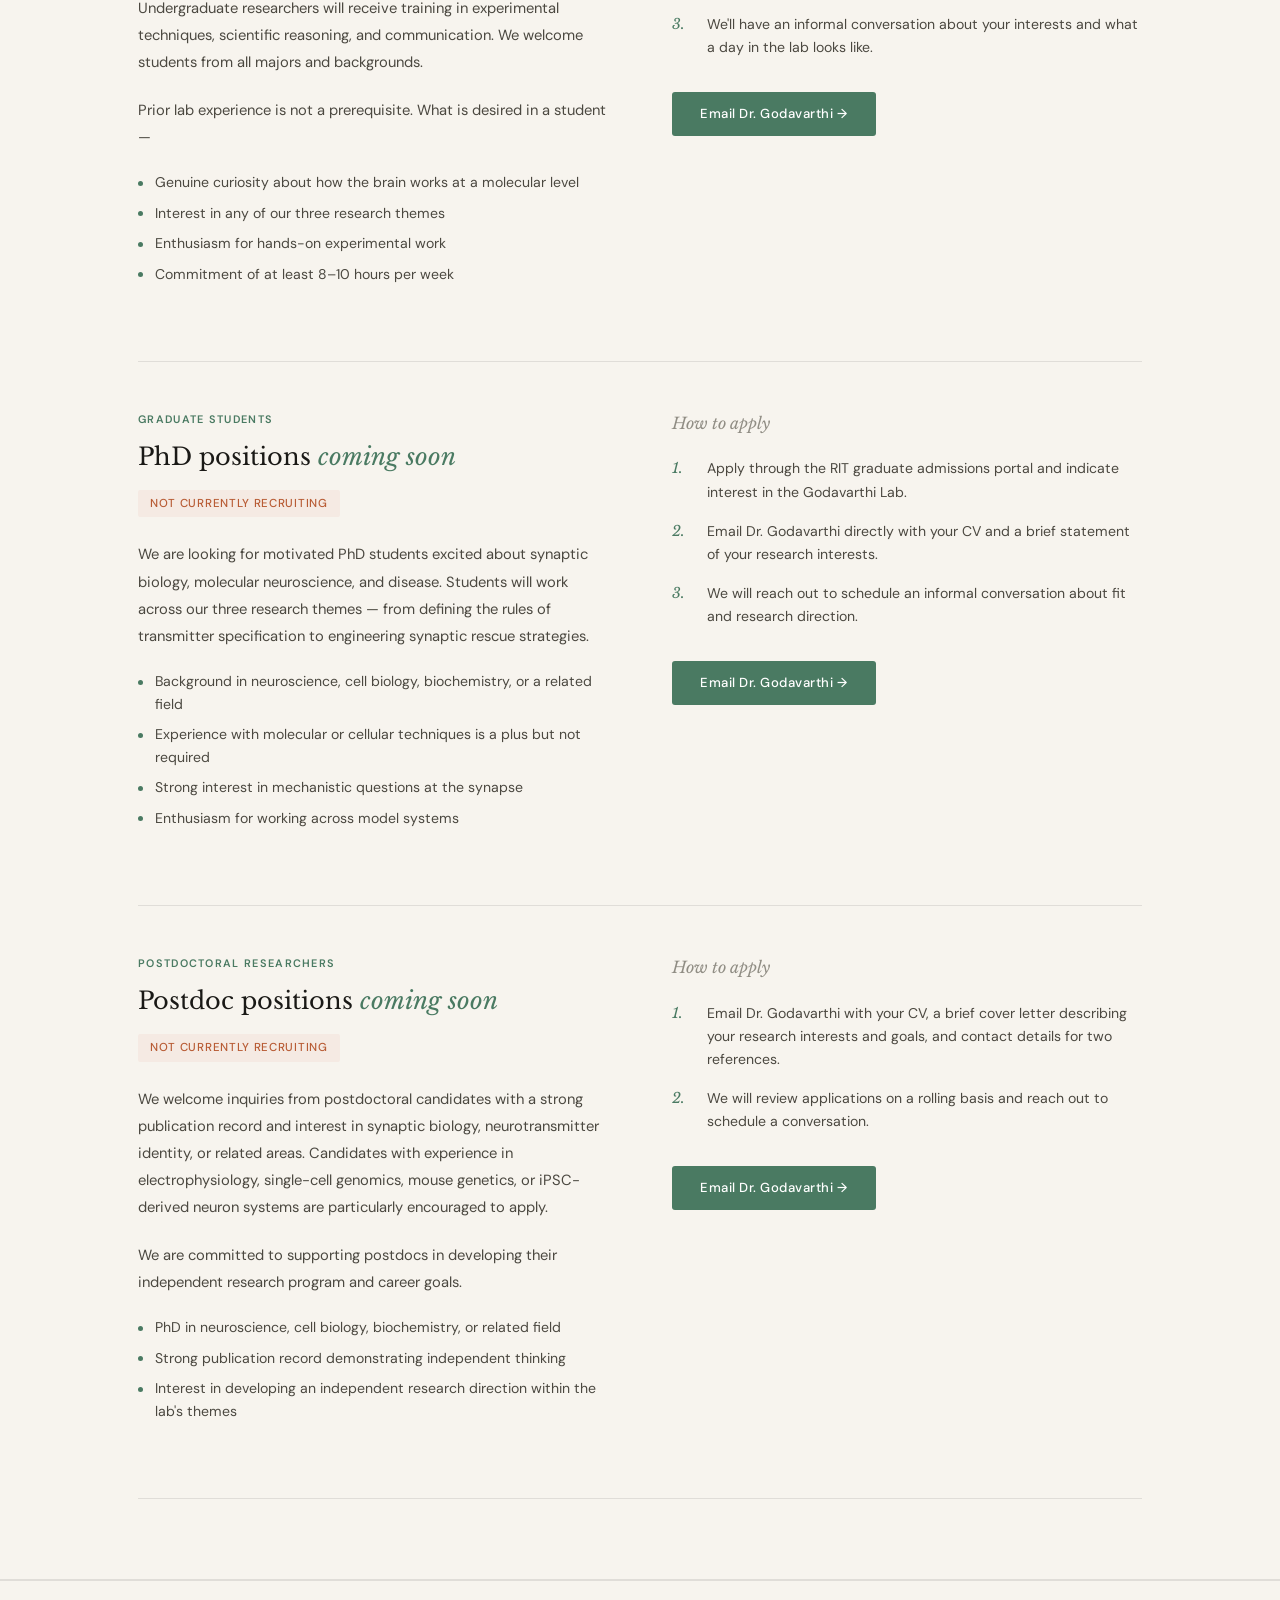
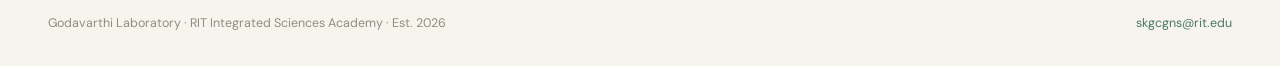
==== commit bf44ddd3: "Update email addresses for Dr. Godavarthi" ====
--- a/pages/joinus.html
+++ b/pages/joinus.html
@@ -284,7 +284,7 @@
         <li><span class="step-n">2.</span><span>Send a short email describing in a few sentences why you are interested along with a copy of your CV.</span></li>
         <li><span class="step-n">3.</span><span>We'll have an informal conversation about your interests and what a day in the lab looks like.</span></li>
       </ol>
-      <a href="mailto:skgodavarthi@pitt.edu?subject=Undergraduate%20Research%20Inquiry%20%E2%80%94%20Godavarthi%20Lab" class="btn-apply">Email Dr. Godavarthi →</a>
+      <a href="mailto:skgcgns@rit.edu?subject=Undergraduate%20Research%20Inquiry%20%E2%80%94%20Godavarthi%20Lab" class="btn-apply">Email Dr. Godavarthi →</a>
     </div>
   </div>
 
@@ -309,7 +309,7 @@
         <li><span class="step-n">2.</span><span>Email Dr. Godavarthi directly with your CV and a brief statement of your research interests.</span></li>
         <li><span class="step-n">3.</span><span>We will reach out to schedule an informal conversation about fit and research direction.</span></li>
       </ol>
-      <a href="mailto:skgodavarthi@pitt.edu?subject=Graduate%20Student%20Inquiry%20%E2%80%94%20Godavarthi%20Lab" class="btn-apply">Email Dr. Godavarthi →</a>
+      <a href="mailto:skgcgns@rit.edu?subject=Graduate%20Student%20Inquiry%20%E2%80%94%20Godavarthi%20Lab" class="btn-apply">Email Dr. Godavarthi →</a>
     </div>
   </div>
 
@@ -333,7 +333,7 @@
         <li><span class="step-n">1.</span><span>Email Dr. Godavarthi with your CV, a brief cover letter describing your research interests and goals, and contact details for two references.</span></li>
         <li><span class="step-n">2.</span><span>We will review applications on a rolling basis and reach out to schedule a conversation.</span></li>
       </ol>
-      <a href="mailto:skgodavarthi@pitt.edu?subject=Postdoc%20Inquiry%20%E2%80%94%20Godavarthi%20Lab" class="btn-apply">Email Dr. Godavarthi →</a>
+      <a href="mailto:skgcgns@rit.edu?subject=Postdoc%20Inquiry%20%E2%80%94%20Godavarthi%20Lab" class="btn-apply">Email Dr. Godavarthi →</a>
     </div>
   </div>
 
@@ -342,7 +342,7 @@
 <hr class="divider">
 <footer>
   <span>Godavarthi Laboratory · RIT Integrated Sciences Academy · Est. 2026</span>
-  <span><a href="mailto:skgodavarthi@pitt.edu">skgodavarthi@pitt.edu</a></span>
+  <span><a href="mailto:skgcgns@rit.edu">skgcgns@rit.edu</a></span>
 </footer>
 
 <script>
